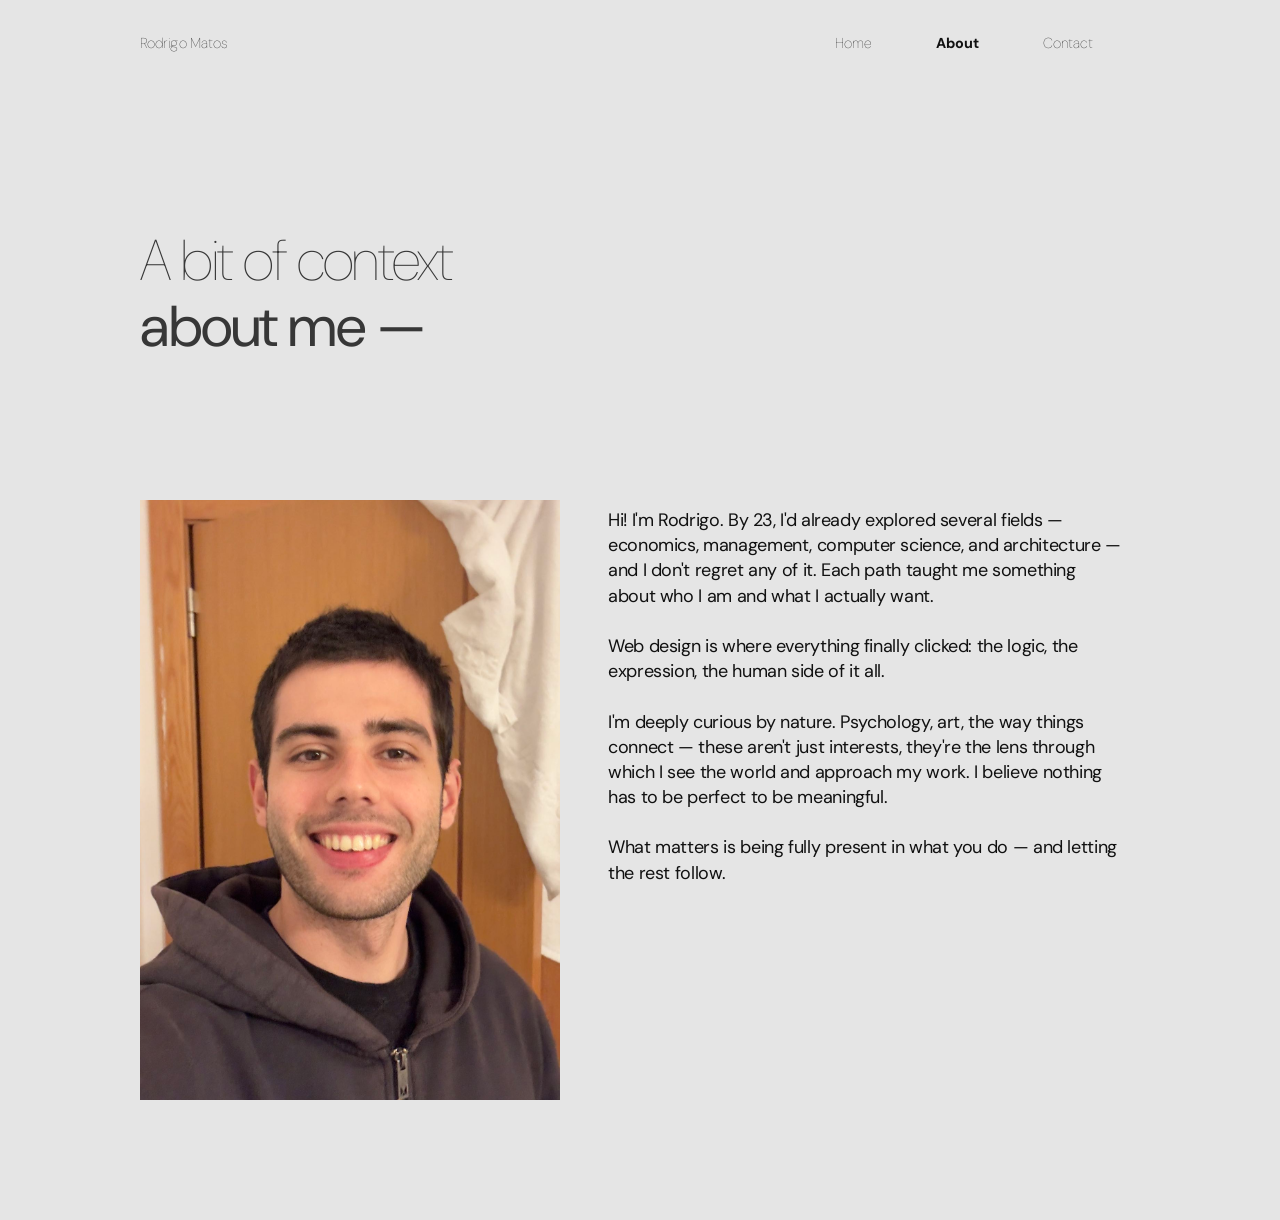
==== about.html @ 9b2cfb32 "Add files via upload" ====
<!DOCTYPE html>
<html lang="en">
<head>
<meta charset="UTF-8" />
<meta name="viewport" content="width=device-width, initial-scale=1.0"/>
<title>About — Rodrigo Matos</title>
<link href="https://cdn.jsdelivr.net/npm/bootstrap@5.3.3/dist/css/bootstrap.min.css" rel="stylesheet"/>
<link href="https://fonts.googleapis.com/css2?family=DM+Sans:wght@300;400;500;700&display=swap" rel="stylesheet"/>
<link rel="stylesheet" href="assets/css/styles.css">
</head>
<body>

<!-- NAVBAR -->
<nav class="navbar d-flex justify-content-between align-items-center w-100">
  <a class="navbar-brand ml" href="index.html">Rodrigo Matos</a>
  <div class="d-flex mr">
    <a class="nav-link" href="index.html">Home</a>
    <a class="nav-link active" href="about.html">About</a>
    <a class="nav-link" href="#">Contact</a>
  </div>
</nav>

<!-- TÍTULO GRANDE -->
<h1 class="about-heading about-title">
  A bit of context <br> <strong>about me —</strong>
</h1>

<!-- FOTO + TEXTO -->
<div class="about-section">
  <img src="assets/imagens/foto4.jpg" alt="Rodrigo Matos" class="about-photo">
  <div class="about-text">
    <p>Hi! I'm Rodrigo. By 23, I'd already explored several fields — economics, management, computer science, and architecture — and I don't regret any of it.
    Each path taught me something about who I am and what I actually want.<br><br>
    Web design is where everything finally clicked: the logic, the expression, the human side of it all.<br><br>
    I'm deeply curious by nature. Psychology, art, the way things connect — these aren't just interests, they're the lens through which I see the world and approach my work. I believe nothing has to be perfect to be meaningful.<br><br>
    What matters is being fully present in what you do — and letting the rest follow.</p>
  </div>
</div>

<script src="https://cdn.jsdelivr.net/npm/bootstrap@5.3.3/dist/js/bootstrap.bundle.min.js"></script>
</body>
</html>
---- assets/css/styles.css ----
:root {
  --margem: 140px;
}

* {
  box-sizing: border-box;
}

html, body {
  height: 100%;
  background-color: #e5e5e5;
  color: #111111;
  font-family: 'DM Sans', sans-serif;
}

html {
  scrollbar-gutter: stable;
}

/* ── NAVBAR ── */
.navbar {
  background-color: transparent;
  padding-top: 28px;
  padding-bottom: 28px;
}

.navbar-brand {
  font-size: 0.9rem;
  font-weight: 100;
  color: #111111 !important;
}

.nav-link {
  font-size: 0.9rem;
  font-weight: 100;
  color: #111111 !important;
  padding: 0 32px !important;
}

.nav-link:hover {
  opacity: 0.7;
  color: #ff3232;
}

/* ── HOME — HERO ── */
.page-wrapper {
  position: relative;
  height: 100vh;
  overflow: hidden;
}

.hero-section {
  position: absolute;
  top: 50%;
  transform: translateY(-50%);
}

.hero-heading {
  font-size: clamp(3rem, 4vw, 5.2rem);
  font-weight: 300;
  line-height: 1.15;
  letter-spacing: -0.02em;
}

.hero-heading strong {
  font-weight: 700;
}

.hero-heading .tagline {
  font-size: clamp(2.2rem, 4.5vw, 4rem);
  color: #111111e5;
}

/* ── HOME — DOTS ANIMATION ── */
.dots::after {
  content: '';
  animation: dots 8s steps(6, end) infinite;
}

@keyframes dots {
  0%   { content: ''; }
  16%  { content: '.'; }
  33%  { content: '..'; }
  50%  { content: '...'; }
  66%  { content: '..'; }
  83%  { content: '.'; }
  100% { content: ''; }
}

/* ── ABOUT PAGE ── */
.about-heading {
  font-size: clamp(2.5rem, 4.5vw, 4.5rem);
  font-weight: 100 !important;
  letter-spacing: -0.02em;
  line-height: 1.15;
  color: #373737;
  margin-left: var(--margem);
  margin-right: var(--margem);
  margin-top: var(--margem);

}

.about-section {
  display: flex;
  flex-direction: row;
  align-items: flex-start;
  gap: 48px;
  margin-left: var(--margem);
  margin-right: var(--margem);
  margin-top: var(--margem);
  padding-bottom: 120px;
}

.about-photo {
  width: 420px;
  height: 600px;
  object-fit: cover;
  flex-shrink: 0;
}

.about-text {
  padding-top: 8px;
}

/* ── SPACING UTILS ── */
.ml {
  margin-left: var(--margem) !important;
}

.mlplus {
  margin-left: calc(var(--margem) * 1.5) !important;
}

.mr {
  margin-right: var(--margem) !important;
}

.mc {
  margin-top: var(--margem) !important;
}

.mclittle {
  margin-top: calc(var(--margem) * 0.75) !important;
}

.mcplus {
  margin-top: calc(var(--margem) * 1.5) !important;
}

.mcminus {
  margin-top: 175px !important;
}

p {
  font-size: 18px;
  font-weight: 400;
  line-height: 1.4;
  letter-spacing: -0.02em;
}


/* ═══════════════════════════════════════
   TABLET — até 1024px
═══════════════════════════════════════ */
@media (max-width: 1024px) {
  :root {
    --margem: 60px;
  }

  .hero-heading {
    font-size: clamp(2.4rem, 5vw, 3.8rem);
  }

  .hero-heading .tagline {
    font-size: clamp(1.8rem, 4vw, 3rem);
  }

  .about-heading {
    font-size: clamp(2rem, 4vw, 3.5rem);
  }

  p {
    font-size: 16px;
  }

  .d-flex.gap-5 {
    gap: 1.5rem !important;
  }

  .about-section {
    flex-direction: column;
    margin-left: 40px;
    margin-right: 40px;
    gap: 2rem;
  }

  .about-photo {
    width: 50%;
    height: 500px;
  }
}


/* ═══════════════════════════════════════
   MOBILE — até 768px
═══════════════════════════════════════ */
@media (max-width: 768px) {

  .currently-learning {
    align-items: flex-start !important;
    margin-top: 20px !important;
    margin-bottom: 20px !important;
  }

  :root {
    --margem: 24px;
  }

  .navbar {
    padding-top: 20px;
    padding-bottom: 20px;
    flex-wrap: wrap;
    gap: 8px;
  }

  .nav-link {
    padding: 0 12px !important;
    font-size: 0.85rem;
  }

  .hero-section {
    top: 45%;
    right: var(--margem);
  }

  .hero-heading {
    font-size: clamp(2rem, 8vw, 3rem);
    line-height: 1.2;
  }

  .hero-heading .tagline {
    font-size: clamp(1.5rem, 6vw, 2.2rem);
  }

  .position-absolute.bottom-0 {
    padding-bottom: 1.5rem !important;
  }

  .position-absolute .d-flex.justify-content-between {
    flex-direction: column;
    gap: 16px;
  }

  .position-absolute .d-flex.gap-5 {
    gap: 1rem !important;
    flex-wrap: wrap;
  }

  .about-heading {
    font-size: clamp(1.8rem, 7vw, 2.8rem);
    margin-left: var(--margem);
    margin-right: var(--margem);
    margin-top: 40px;
  }

  .about-section {
    flex-direction: column;
    margin-left: var(--margem);
    margin-right: var(--margem);
    padding-bottom: 80px;
    gap: 2rem;
  }

  .about-photo {
    width: 50%;
    height: 420px;

  }

  p {
    font-size: 16px;
    line-height: 1.55;
  }
}


/* ═══════════════════════════════════════
   MOBILE PEQUENO — até 480px
═══════════════════════════════════════ */
@media (max-width: 480px) {
  :root {
    --margem: 20px;
  }

  .navbar-brand {
    font-size: 0.85rem;
  }

  .nav-link {
    padding: 0 8px !important;
    font-size: 0.8rem;
  }

  .hero-heading {
    font-size: clamp(1.7rem, 9vw, 2.4rem);
  }

  .hero-heading .tagline {
    font-size: clamp(1.3rem, 7vw, 1.8rem);
  }

  .about-photo {
    height: 320px;
    width: 50%;
  }

  .about-heading {
    font-size: clamp(1.6rem, 8vw, 2.2rem);
  }

  p {
    font-size: 15px;
  }
}

.nav-link.active {
  font-weight: 700 !important;
  border-bottom: 0x solid #111111;
  padding-bottom: 2px;
}
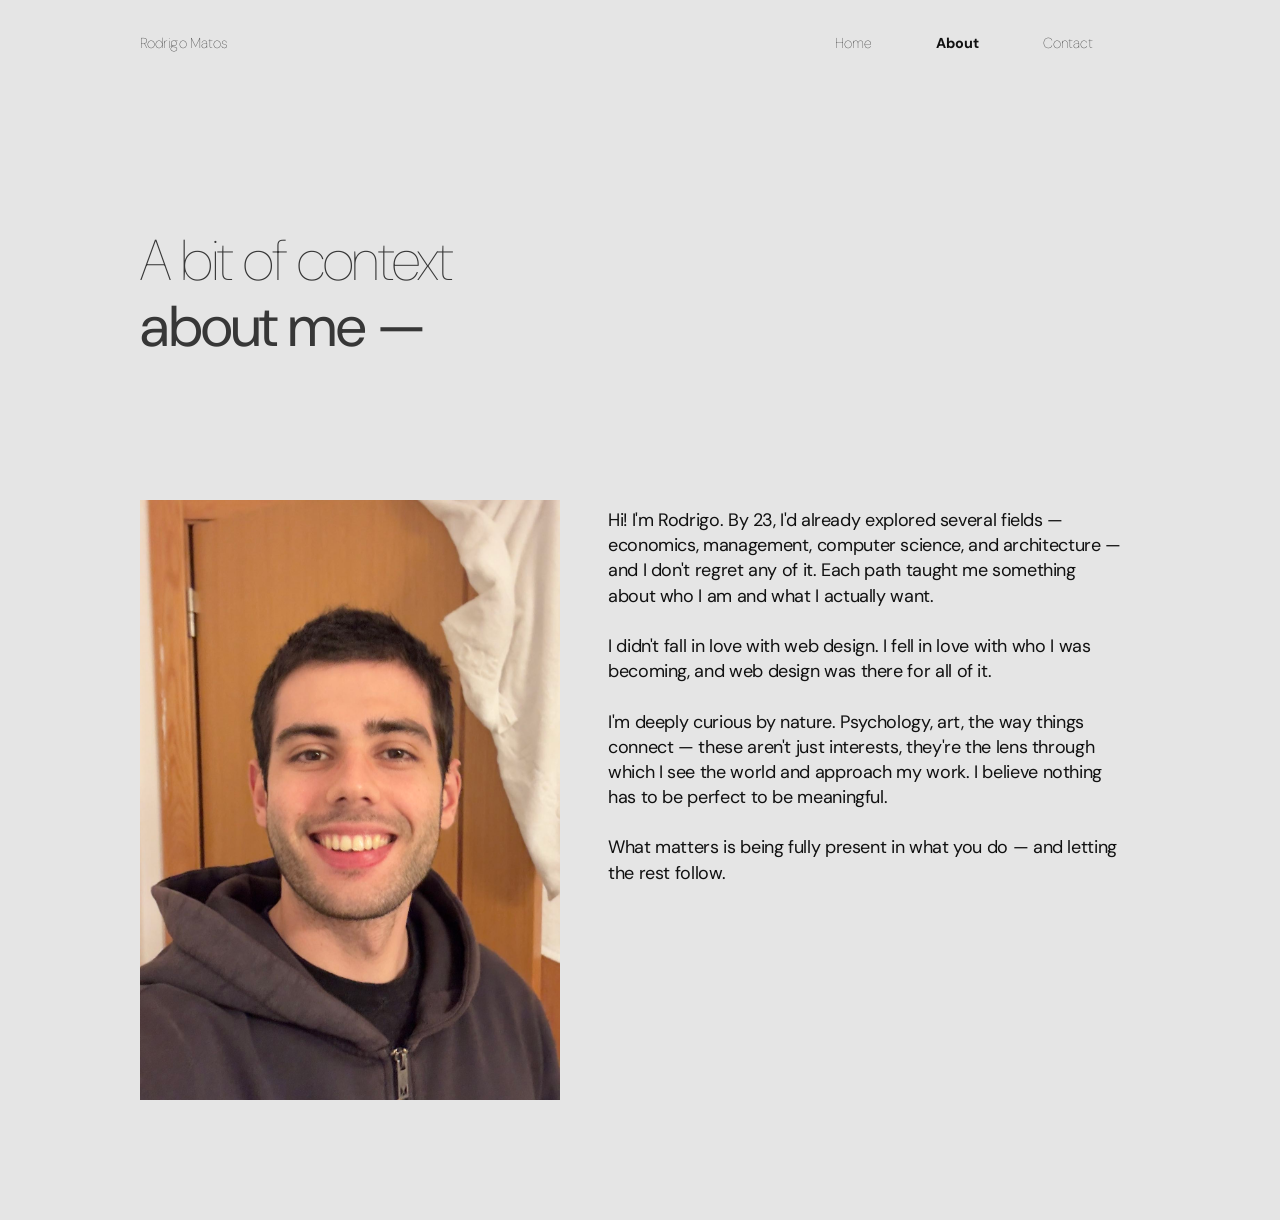
==== commit f066ee41: "Update personal statement in about.html" ====
--- a/about.html
+++ b/about.html
@@ -31,7 +31,7 @@
   <div class="about-text">
     <p>Hi! I'm Rodrigo. By 23, I'd already explored several fields — economics, management, computer science, and architecture — and I don't regret any of it.
     Each path taught me something about who I am and what I actually want.<br><br>
-    Web design is where everything finally clicked: the logic, the expression, the human side of it all.<br><br>
+    I didn't fall in love with web design. I fell in love with who I was becoming, and web design was there for all of it.<br><br>
     I'm deeply curious by nature. Psychology, art, the way things connect — these aren't just interests, they're the lens through which I see the world and approach my work. I believe nothing has to be perfect to be meaningful.<br><br>
     What matters is being fully present in what you do — and letting the rest follow.</p>
   </div>
@@ -39,4 +39,4 @@
 
 <script src="https://cdn.jsdelivr.net/npm/bootstrap@5.3.3/dist/js/bootstrap.bundle.min.js"></script>
 </body>
-</html>+</html>
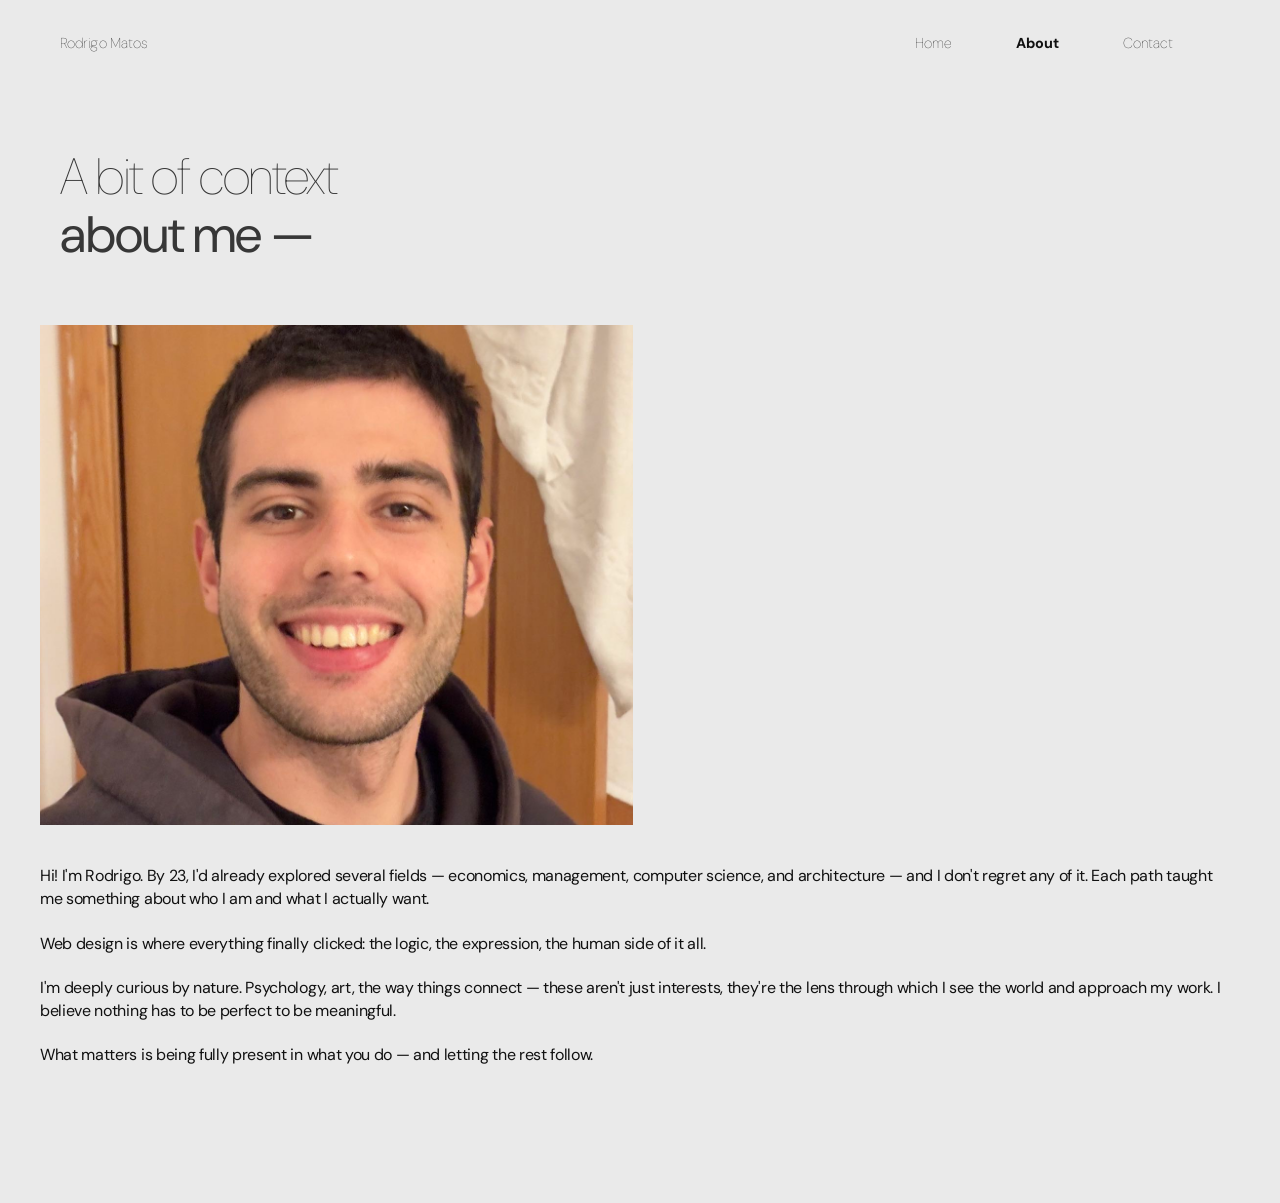
==== commit 3e975221: "Add files via upload" ====
--- a/about.html
+++ b/about.html
@@ -31,7 +31,7 @@
   <div class="about-text">
     <p>Hi! I'm Rodrigo. By 23, I'd already explored several fields — economics, management, computer science, and architecture — and I don't regret any of it.
     Each path taught me something about who I am and what I actually want.<br><br>
-    I didn't fall in love with web design. I fell in love with who I was becoming, and web design was there for all of it.<br><br>
+    Web design is where everything finally clicked: the logic, the expression, the human side of it all.<br><br>
     I'm deeply curious by nature. Psychology, art, the way things connect — these aren't just interests, they're the lens through which I see the world and approach my work. I believe nothing has to be perfect to be meaningful.<br><br>
     What matters is being fully present in what you do — and letting the rest follow.</p>
   </div>
@@ -39,4 +39,4 @@
 
 <script src="https://cdn.jsdelivr.net/npm/bootstrap@5.3.3/dist/js/bootstrap.bundle.min.js"></script>
 </body>
-</html>
+</html>
--- a/assets/css/styles.css
+++ b/assets/css/styles.css
@@ -8,7 +8,7 @@
 
 html, body {
   height: 100%;
-  background-color: #e5e5e5;
+  background-color: #eaeaea;
   color: #111111;
   font-family: 'DM Sans', sans-serif;
 }
@@ -53,6 +53,7 @@
   position: absolute;
   top: 50%;
   transform: translateY(-50%);
+  right: calc(var(--margem)*3);
 }
 
 .hero-heading {
@@ -162,7 +163,14 @@
 /* ═══════════════════════════════════════
    TABLET — até 1024px
 ═══════════════════════════════════════ */
-@media (max-width: 1024px) {
+@media (max-width: 1475px) {
+
+  .hero-section {
+  right: var(--margem);
+}
+
+
+
   :root {
     --margem: 60px;
   }
@@ -198,6 +206,7 @@
     width: 50%;
     height: 500px;
   }
+
 }
 
 
